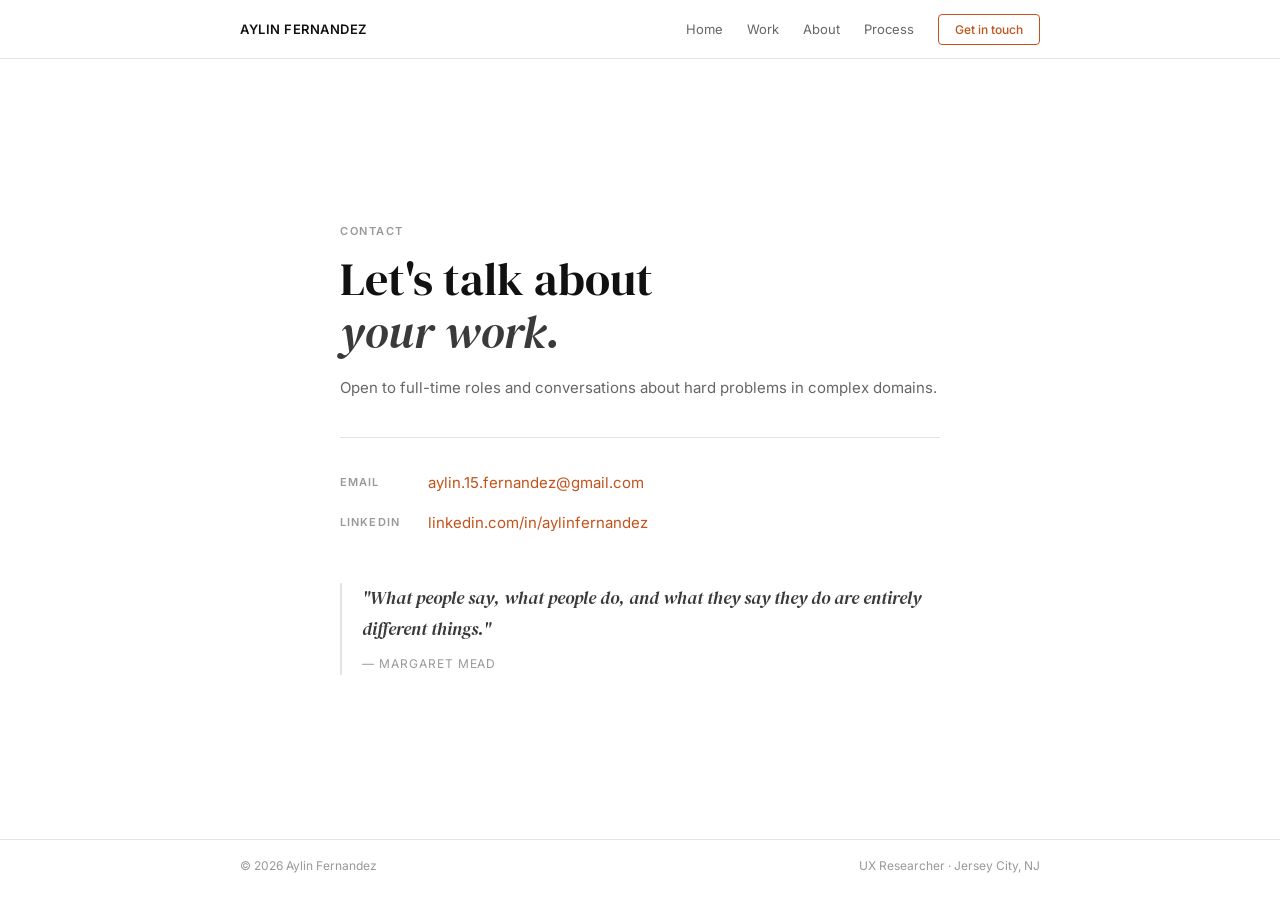
==== contact.html @ e0a2cc36 "Add files via upload new portfolio redesign, 07/20/26" ====
<!DOCTYPE html>
<html lang="en">
<head>
<meta charset="UTF-8">
<meta name="viewport" content="width=device-width, initial-scale=1.0">
<title>Contact — Aylin Fernandez</title>
<link rel="stylesheet" href="shared.css">
<style>
.contact-wrap {
  flex: 1;
  display: flex;
  align-items: center;
  justify-content: center;
  padding: 80px 40px;
  min-height: calc(100vh - 120px);
}
.contact-inner { max-width: 600px; width: 100%; }
.contact-headline {
  font-family: var(--serif);
  font-size: clamp(36px, 5vw, 46px);
  font-weight: 400;
  line-height: 1.15;
  color: var(--ink);
  margin-bottom: 16px;
  margin-top: 12px;
}
.contact-headline em { font-style: italic; color: var(--ink2); }
.contact-desc { font-size: 15px; color: var(--muted); line-height: 1.75; margin-bottom: 36px; }
.contact-divider { height: 1px; background: var(--border); margin-bottom: 32px; }
.contact-rows { display: flex; flex-direction: column; gap: 14px; margin-bottom: 48px; }
.contact-row { display: flex; align-items: center; gap: 16px; }
.contact-row-label {
  font-size: 11px;
  font-weight: 600;
  letter-spacing: 0.1em;
  text-transform: uppercase;
  color: var(--light);
  min-width: 72px;
}
.contact-row-val { font-size: 15px; }
.contact-row-val a { color: var(--accent); text-decoration: none; }
.contact-row-val a:hover { text-decoration: underline; }
.quote-block { border-left: 2px solid var(--border); padding-left: 20px; }
.quote-text {
  font-family: var(--serif);
  font-size: 18px;
  font-style: italic;
  color: var(--ink2);
  line-height: 1.7;
  margin-bottom: 10px;
}
.quote-cite {
  font-size: 12px;
  color: var(--light);
  letter-spacing: 0.08em;
  text-transform: uppercase;
}
</style>
</head>
<body>

<div class="nav-outer">
  <div class="nav-inner">
    <a href="index.html" class="nav-logo">Aylin Fernandez</a>
    <ul class="nav-links">
      <li><a href="index.html">Home</a></li>
      <li><a href="work.html">Work</a></li>
      <li><a href="about.html">About</a></li>
      <li><a href="process.html">Process</a></li>
      <li><a href="contact.html" class="nav-cta active">Get in touch</a></li>
    </ul>
  </div>
</div>

<div class="contact-wrap">
  <div class="contact-inner">
    <div class="page-label">Contact</div>
    <h1 class="contact-headline">Let's talk about<br><em>your work.</em></h1>
    <p class="contact-desc">Open to full-time roles and conversations about hard problems in complex domains.</p>
    <div class="contact-divider"></div>
    <div class="contact-rows">
      <div class="contact-row">
        <span class="contact-row-label">Email</span>
        <span class="contact-row-val"><a href="mailto:aylin.15.fernandez@gmail.com">aylin.15.fernandez@gmail.com</a></span>
      </div>
      <div class="contact-row">
        <span class="contact-row-label">LinkedIn</span>
        <span class="contact-row-val"><a href="https://www.linkedin.com/in/aylinfernandez/" target="_blank">linkedin.com/in/aylinfernandez</a></span>
      </div>
    </div>
    <div class="quote-block">
      <div class="quote-text">"What people say, what people do, and what they say they do are entirely different things."</div>
      <div class="quote-cite">— Margaret Mead</div>
    </div>
  </div>
</div>

<div class="footer-outer">
  <div class="footer-inner">
    <span>© 2026 Aylin Fernandez</span>
    <span>UX Researcher · Jersey City, NJ</span>
  </div>
</div>

</body>
</html>
---- shared.css ----
@import url('https://fonts.googleapis.com/css2?family=DM+Serif+Display:ital@0;1&family=Inter:wght@300;400;500;600&display=swap');

*, *::before, *::after { margin: 0; padding: 0; box-sizing: border-box; }

:root {
  --ink:          #111111;
  --ink2:         #3A3A3A;
  --muted:        #666666;
  --light:        #999999;
  --bg:           #FFFFFF;
  --surface:      #F7F7F5;
  --border:       #E4E4E2;
  --accent:       #C4521A;
  --accent-light: #FDF0E8;
  --serif: 'DM Serif Display', Georgia, serif;
  --sans:  'Inter', system-ui, sans-serif;
}

html { scroll-behavior: smooth; }

body {
  font-family: var(--sans);
  background: var(--bg);
  color: var(--ink);
  font-size: 15px;
  line-height: 1.7;
  -webkit-font-smoothing: antialiased;
}

/* NAV */
.nav-outer {
  border-bottom: 1px solid var(--border);
  position: sticky;
  top: 0;
  background: rgba(255, 255, 255, 0.97);
  backdrop-filter: blur(8px);
  z-index: 100;
  padding: 0 40px;
}
.nav-inner {
  max-width: 800px;
  margin: 0 auto;
  display: flex;
  justify-content: space-between;
  align-items: center;
  padding: 16px 0;
}
.nav-logo {
  font-size: 13px;
  font-weight: 600;
  letter-spacing: 0.04em;
  text-transform: uppercase;
  color: var(--ink);
  text-decoration: none;
  transition: color 0.15s;
}
.nav-logo:hover { color: var(--accent); }
.nav-links {
  display: flex;
  gap: 24px;
  list-style: none;
  align-items: center;
}
.nav-links a {
  font-size: 13px;
  color: var(--muted);
  text-decoration: none;
  padding: 4px 0;
  border-bottom: 1.5px solid transparent;
  transition: all 0.15s;
}
.nav-links a:hover { color: var(--ink); }
.nav-links a.active { color: var(--ink); border-bottom-color: var(--ink); }
.nav-cta {
  font-size: 12px !important;
  font-weight: 500 !important;
  color: var(--accent) !important;
  border: 1px solid var(--accent) !important;
  padding: 7px 16px !important;
  border-radius: 4px;
  border-bottom: 1px solid var(--accent) !important;
  transition: background 0.15s !important;
}
.nav-cta:hover { background: var(--accent-light) !important; }

/* CONTENT WRAPPER */
.content {
  max-width: 800px;
  margin: 0 auto;
  padding: 0 40px;
}

/* PAGE HEADER */
.page-header {
  padding: 64px 0 48px;
  border-bottom: 1px solid var(--border);
  margin-bottom: 48px;
}
.page-label {
  font-size: 11px;
  font-weight: 600;
  letter-spacing: 0.14em;
  text-transform: uppercase;
  color: var(--light);
  margin-bottom: 10px;
}
.page-title {
  font-family: var(--serif);
  font-size: 40px;
  font-weight: 400;
  color: var(--ink);
  line-height: 1.15;
}
.page-intro {
  font-size: 15px;
  color: var(--muted);
  margin-top: 14px;
  font-style: italic;
  max-width: 520px;
}

/* FOOTER */
.footer-outer {
  border-top: 1px solid var(--border);
  padding: 0 40px;
  margin-top: auto;
}
.footer-inner {
  max-width: 800px;
  margin: 0 auto;
  padding: 16px 0;
  display: flex;
  justify-content: space-between;
  align-items: center;
}
.footer-inner span { font-size: 12px; color: var(--light); }

/* RESPONSIVE */
@media (max-width: 768px) {
  .nav-outer { padding: 0 20px; }
  .content { padding: 0 20px; }
  .footer-outer { padding: 0 20px; }
  .nav-links { gap: 16px; }
  .nav-links a { font-size: 12px; }
}
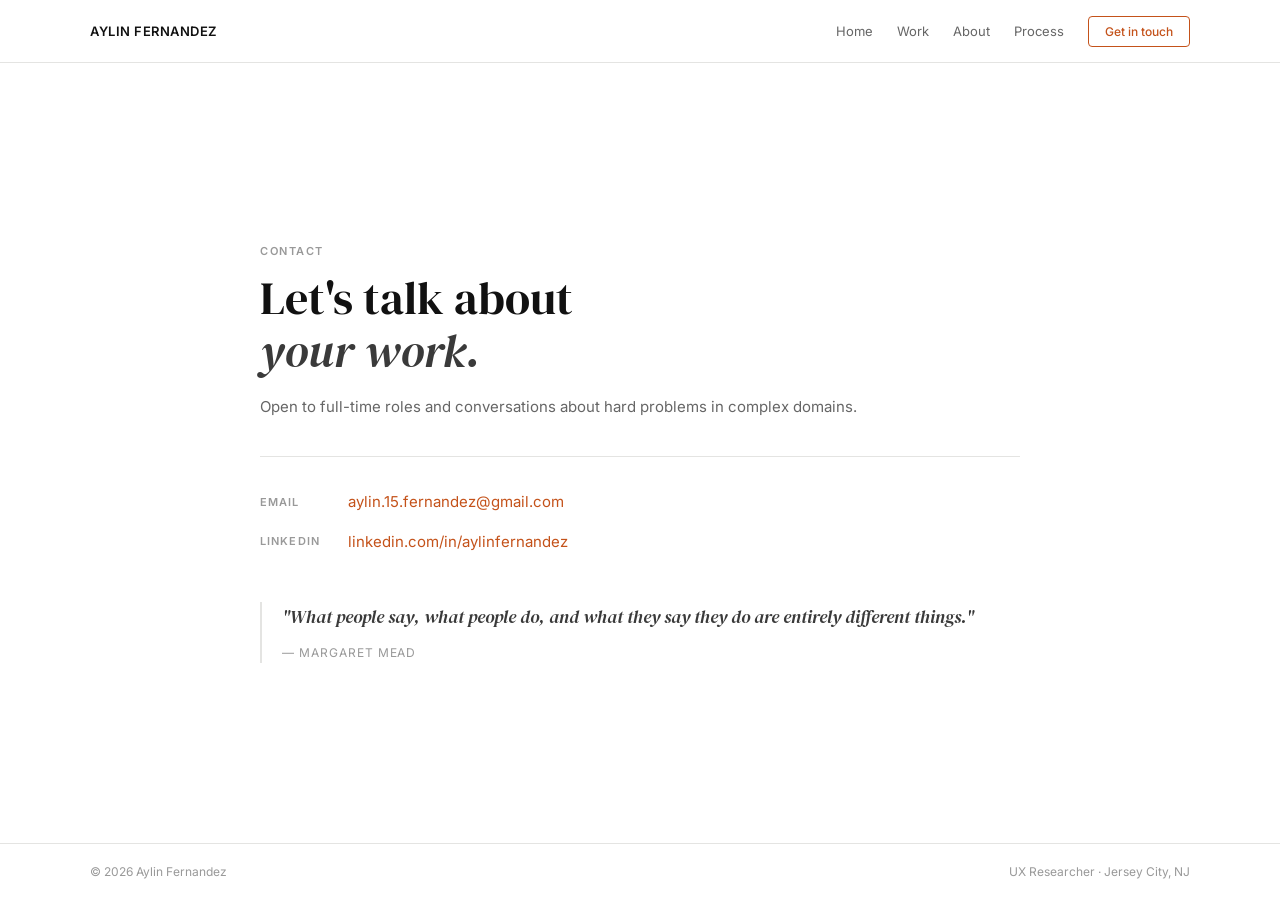
==== commit a044d189: "Add files via upload redesign 2.0" ====
--- a/contact.html
+++ b/contact.html
@@ -14,7 +14,7 @@
   padding: 80px 40px;
   min-height: calc(100vh - 120px);
 }
-.contact-inner { max-width: 600px; width: 100%; }
+.contact-inner { max-width: 760px; width: 100%; }
 .contact-headline {
   font-family: var(--serif);
   font-size: clamp(36px, 5vw, 46px);
--- a/shared.css
+++ b/shared.css
@@ -35,15 +35,15 @@
   background: rgba(255, 255, 255, 0.97);
   backdrop-filter: blur(8px);
   z-index: 100;
-  padding: 0 40px;
+  padding: 0 60px;
 }
 .nav-inner {
-  max-width: 800px;
+  max-width: 1100px;
   margin: 0 auto;
   display: flex;
   justify-content: space-between;
   align-items: center;
-  padding: 16px 0;
+  padding: 18px 0;
 }
 .nav-logo {
   font-size: 13px;
@@ -85,9 +85,9 @@
 
 /* CONTENT WRAPPER */
 .content {
-  max-width: 800px;
+  max-width: 1100px;
   margin: 0 auto;
-  padding: 0 40px;
+  padding: 0 60px;
 }
 
 /* PAGE HEADER */
@@ -116,19 +116,19 @@
   color: var(--muted);
   margin-top: 14px;
   font-style: italic;
-  max-width: 520px;
+  max-width: 680px;
 }
 
 /* FOOTER */
 .footer-outer {
   border-top: 1px solid var(--border);
-  padding: 0 40px;
+  padding: 0 60px;
   margin-top: auto;
 }
 .footer-inner {
-  max-width: 800px;
+  max-width: 1100px;
   margin: 0 auto;
-  padding: 16px 0;
+  padding: 18px 0;
   display: flex;
   justify-content: space-between;
   align-items: center;
@@ -137,9 +137,9 @@
 
 /* RESPONSIVE */
 @media (max-width: 768px) {
-  .nav-outer { padding: 0 20px; }
-  .content { padding: 0 20px; }
-  .footer-outer { padding: 0 20px; }
+  .nav-outer { padding: 0 24px; }
+  .content { padding: 0 24px; }
+  .footer-outer { padding: 0 24px; }
   .nav-links { gap: 16px; }
   .nav-links a { font-size: 12px; }
 }
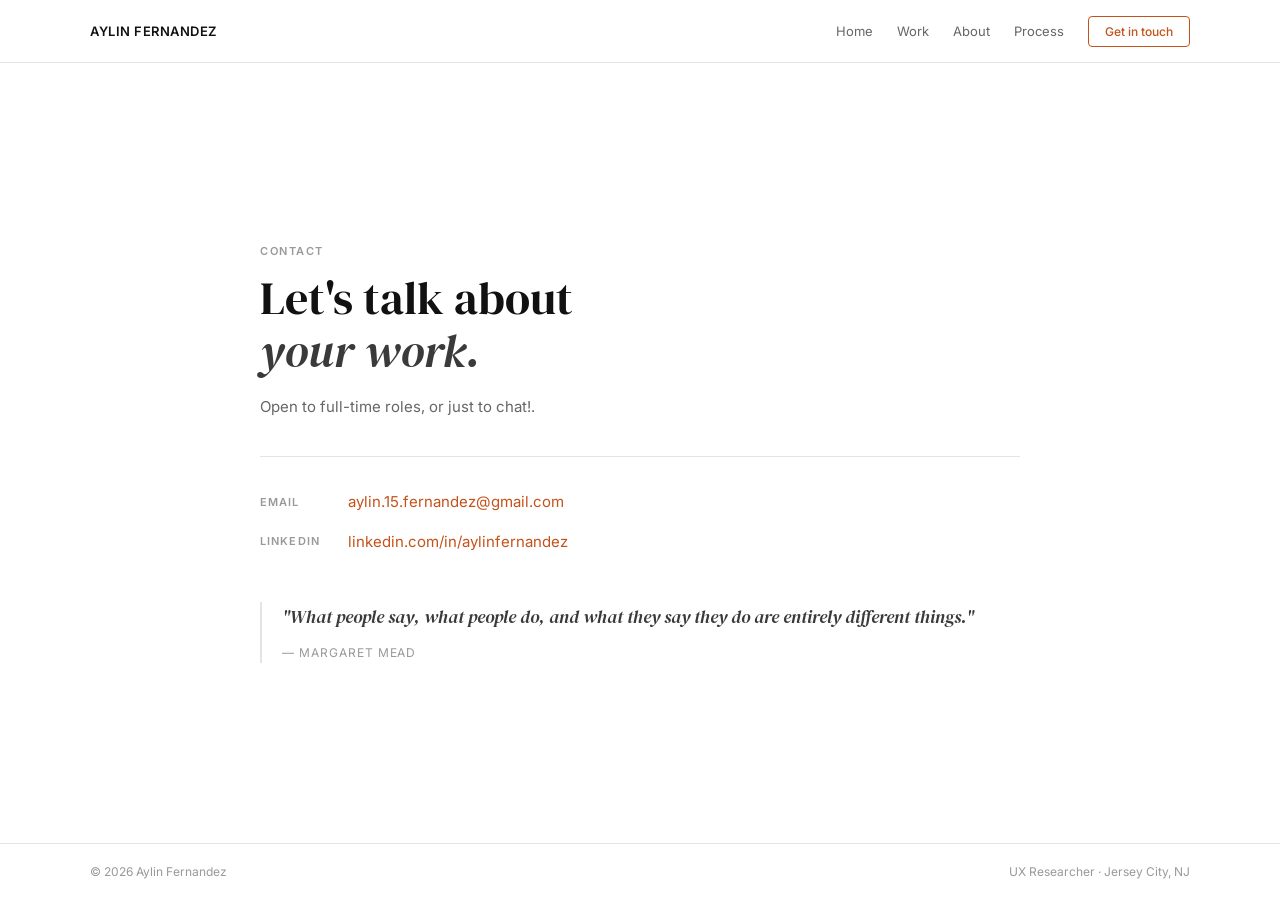
==== commit 5d22b156: "Update contact.html" ====
--- a/contact.html
+++ b/contact.html
@@ -76,7 +76,7 @@
   <div class="contact-inner">
     <div class="page-label">Contact</div>
     <h1 class="contact-headline">Let's talk about<br><em>your work.</em></h1>
-    <p class="contact-desc">Open to full-time roles and conversations about hard problems in complex domains.</p>
+    <p class="contact-desc">Open to full-time roles, or just to chat!.</p>
     <div class="contact-divider"></div>
     <div class="contact-rows">
       <div class="contact-row">
